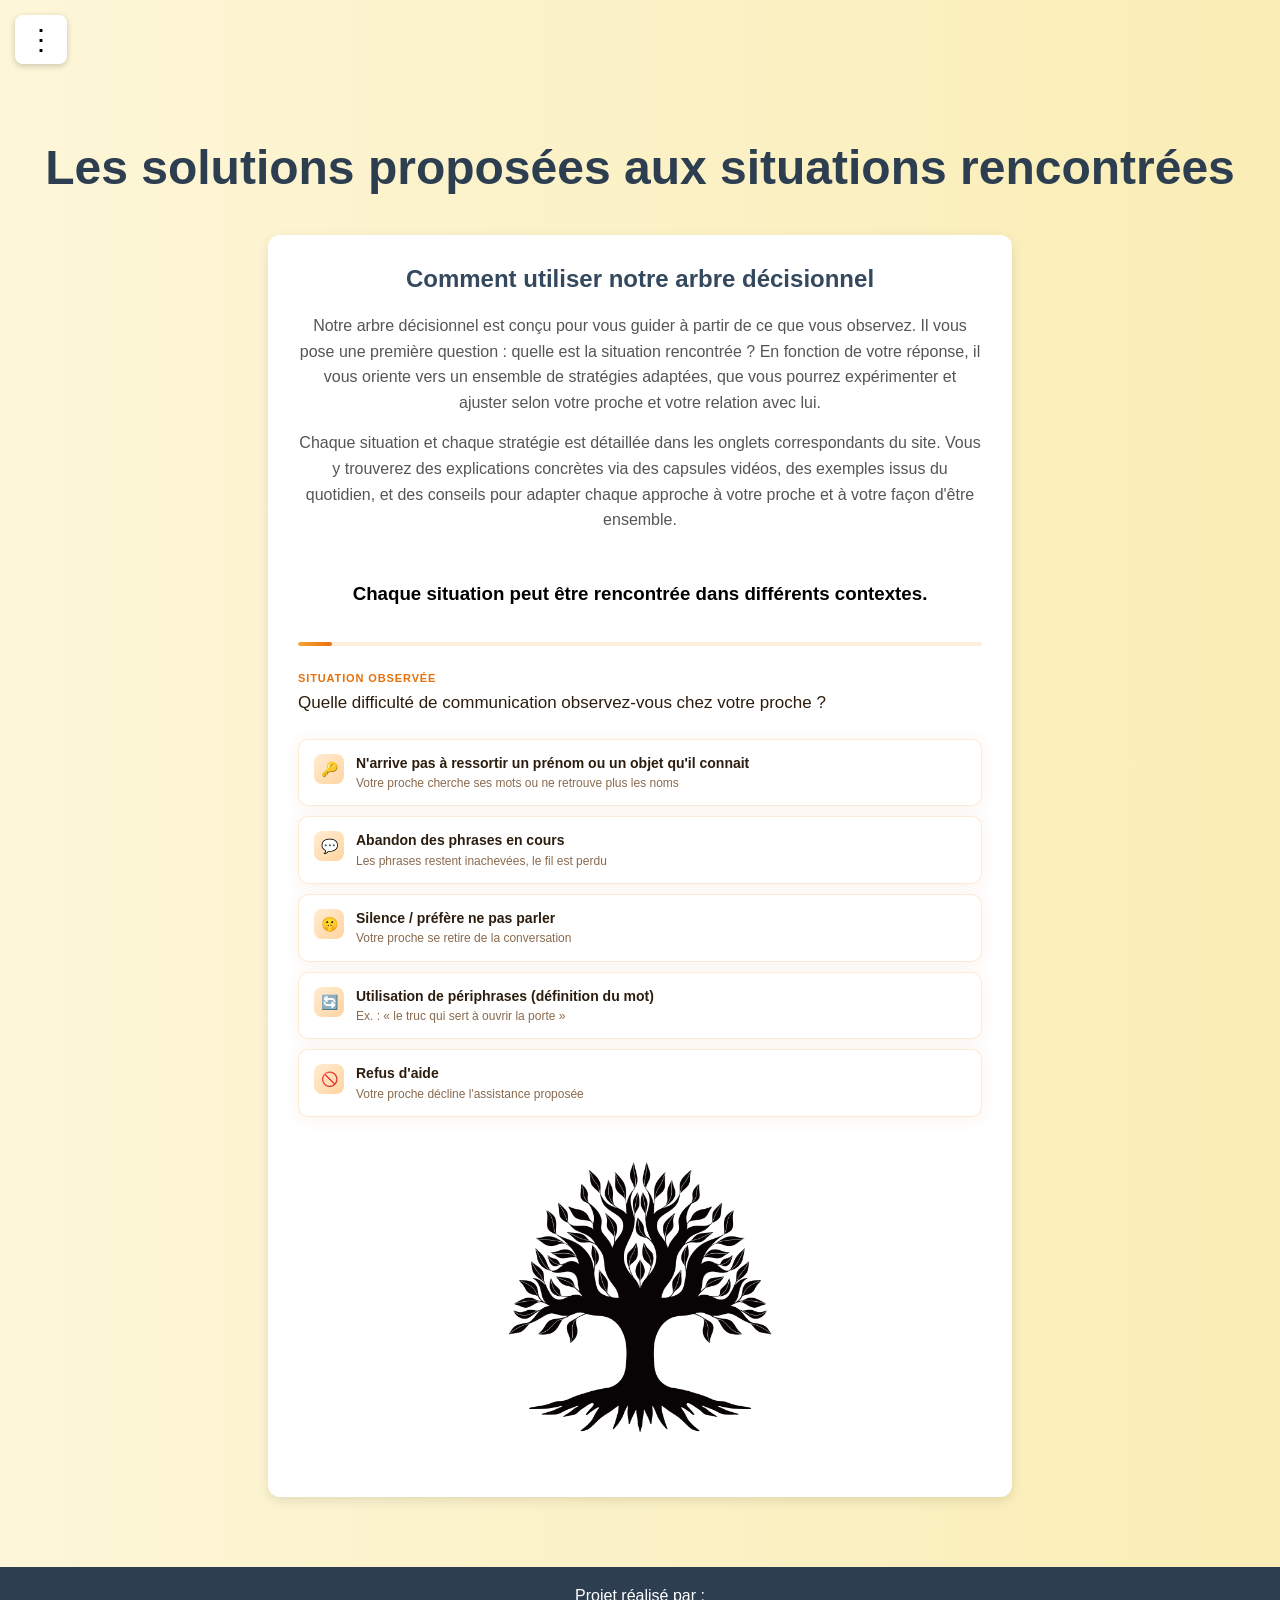
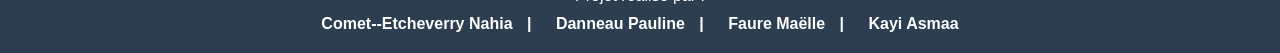
==== arbre_decisionnel.html @ 034d0ece "initial commit" ====
<!DOCTYPE html>
<html lang="fr">
<head>
    <meta charset="UTF-8">
    <title>Arbre décisionnel</title>
    <link rel="stylesheet" href="style.css">
    <link rel="stylesheet" href="arbre.css">
</head>
<link rel="stylesheet" href="arbre.css">
<body>

    <!-- Bouton menu -->
    <div class="menu-button" onclick="toggleMenu()">
        &#8942;
    </div>

    <!-- Menu latéral -->
    <div id="sideMenu" class="side-menu">
        <span class="close-btn" onclick="toggleMenu()">✖</span>        

        <a href="index.html">Accueil</a>
        <a href="theorie.html">Théorie</a>
        <a href="arbre_decisionnel.html">Arbre décisionnel</a>
        <a href="emotions.html">Tout savoir sur les émotions</a>
        <a href="contact.html">Contact</a>
    </div>

    <!-- Overlay -->
    <div id="overlay" class="overlay" onclick="toggleMenu()"></div>

    <!-- Contenu principal -->
    <div class="container">
        <h1>Les solutions proposées aux situations rencontrées</h1>

        <div class="project-box">
            <h2>Comment utiliser notre arbre décisionnel</h2>
            <p>
                Notre arbre décisionnel est conçu pour vous guider à partir de ce que vous observez. Il vous pose une première question : quelle est la situation rencontrée ? En fonction de votre réponse, il vous oriente vers un ensemble de stratégies adaptées, que vous pourrez expérimenter et ajuster selon votre proche et votre relation avec lui. 
            </p>
            <p>
                Chaque situation et chaque stratégie est détaillée dans les onglets correspondants du site. Vous y trouverez des explications concrètes via des capsules vidéos, des exemples issus du quotidien, et des conseils pour adapter chaque approche à votre proche et à votre façon d'être ensemble.
            </p>
           
            <div id="decision-tree">
                <h3 style="text-align: center;">Chaque situation peut être rencontrée dans différents contextes.</h3>
                <div id="breadcrumb"></div>
                <div id="progress-track"><div id="progress-fill"></div></div>
                <div id="step-container"></div>
              </div>

            <img src="img/arbre.jpg" alt="">
            
        </div>
    </div>

    <footer class="footer">
        <p>Projet réalisé par :</p>
        <div class="names">
            <span>Comet--Etcheverry Nahia</span>
            <span>Danneau Pauline</span>
            <span>Faure Maëlle</span>
            <span>Kayi Asmaa</span>
        </div>
    </footer>

    <script src="script.js"></script>
    <script src="arbre.js"></script>
</body>
</html>
---- style.css ----
/* Reset simple */
* {
    margin: 0;
    padding: 0;
    box-sizing: border-box;
    font-family: Arial, Helvetica, sans-serif;
}

/* Corps de page */
body {
    background: linear-gradient(to right, #fdf6d8, #faedb5);
    display: flex;
    flex-direction: column;
    min-height: 100vh;
}

/* Bouton 3 points */
.menu-button {
    position: fixed;
    top: 15px;
    left: 15px;
    font-size: 28px;
    cursor: pointer;
    padding: 8px 12px;
    border-radius: 8px;
    background-color: #ffffff;
    box-shadow: 0 2px 6px rgba(0,0,0,0.2);
    transition: 0.3s;
}

.menu-button:hover {
    background-color: #e4e4e4;
}

.close-btn {
    position: absolute;
    top: 15px;
    right: 15px;
    font-size: 22px;
    color: white;
    cursor: pointer;
}

/* Menu latéral */
.side-menu {
    position: fixed;
    top: 0;
    left: -250px;
    width: 200px;
    height: 100%;
    background-color: #2c3e50;
    padding-top: 70px;
    transition: 0.3s;
    z-index: 1001; /* AU-DESSUS */
}

.side-menu a {
    display: block;
    color: white;
    padding: 15px 20px;
    text-decoration: none;
    transition: 0.2s;
}

.side-menu a:hover {
    background-color: #34495e;
}

/* Quand le menu est actif */
.side-menu.active {
    left: 0;
}

.overlay {
    position: fixed;
    top: 0;
    left: 0;
    width: 100%;
    height: 100%;
    background: rgba(0,0,0,0.4);
    display: none;
    z-index: 1000; /* EN-DESSOUS DU MENU */
}

/* Quand actif */
.overlay.active {
    display: block;
}

/* Contenu principal */
.container {
    text-align: center;
    margin-top: 120px;
    padding: 20px;
    flex: 1;
}
h1 {
    margin-bottom: 40px;
    color: #2c3e50;
    font-size: 3em;
    animation: fadeInDown 1s ease;
}

/* Animation du titre */
@keyframes fadeInDown {
    from {
        opacity: 0;
        transform: translateY(-30px);
    }
    to {
        opacity: 1;
        transform: translateY(0);
    }
}

/* Cadre projet */
.project-box {
    background-color: white;
    width: 60%;
    margin: auto;
    padding: 30px;
    border-radius: 12px;
    box-shadow: 0 4px 12px rgba(0,0,0,0.1);
}

.project-box h2 {
    margin-bottom: 20px;
    color: #34495e;
}

.project-box p {
    margin-bottom: 15px;
    line-height: 1.6;
    color: #555;
}

/* Footer */
.footer {
    margin-top: 50px;
    padding: 20px;
    background-color: #2c3e50;
    color: white;
    text-align: center;
}

.footer .names {
    margin-top: 10px;
}

.footer .names span {
    margin: 0 10px;
    font-weight: bold;
}

.footer .names span:not(:last-child)::after {
    content: " | ";
    margin-left: 10px;
}

form {
    width: 80%;
    margin: auto;
    text-align: left;
}

.form-group {
    margin-bottom: 20px;
}

label {
    font-weight: bold;
    display: block;
    margin-bottom: 5px;
}

input, textarea {
    width: 100%;
    padding: 10px;
    border-radius: 8px;
    border: 1px solid #ccc;
    font-size: 14px;
}

textarea {
    height: 120px;
    resize: none;
}

/* Bouton */

.btn-send {
    background-color: #f39c12;
    border: none;
    padding: 12px 25px;
    border-radius: 8px;
    color: white;
    font-size: 16px;
    cursor: pointer;
    transition: 0.3s;
}

.btn-send:hover {
    background-color: #e67e22;
}
.project-box img {
    width: 300px;
    height: auto;
    display: block;
    margin: 20px auto;
    border-radius: 10px;
    transition: transform 0.3s ease;
}

.project-box img:hover {
    transform: scale(1.05);
}

#decision-tree {
    text-align: center;
    margin: 30px 0;
    padding-top: 50px;
}

#choices button {
    margin: 10px;
    padding: 10px 15px;
    cursor: pointer;
}

.project-box ul {
    text-align: left;
    margin: 30px auto;
    padding-left: 25px;
    max-width: 80%;
}

.project-box ul li {
    margin-bottom: 10px;
    line-height: 1.5;
    color: #555;
    position: relative;
    padding-left: 10px;
}

/* Petite puce personnalisée */
.project-box ul li::before {
    content: "•";
    color: #f39c12;
    font-size: 18px;
    position: absolute;
    left: -10px;
}
/* Animation apparition douce */
.reveal {
    opacity: 0;
    transform: translateY(30px);
    transition: all 0.8s ease;
}

.reveal.visible {
    opacity: 1;
    transform: translateY(0);
}
.highlight {
    font-size: 1.2em;
    font-weight: bold;
    margin: 20px 0;
    color: #2c3e50;
}
.cta {
    display: inline-block;
    margin-top: 20px;
    padding: 12px 20px;
    background-color: #f39c12;
    color: white;
    text-decoration: none;
    border-radius: 8px;
    transition: 0.3s;
}

.cta:hover {
    background-color: #e67e22;
}
.alz-section {
    margin-bottom: 28px;
}

.alz-section h3 {
    font-size: 13px;
    font-weight: bold;
    color: #f39c12;
    text-transform: uppercase;
    letter-spacing: 0.07em;
    margin-bottom: 8px;
}

.alz-sep {
    border: none;
    border-top: 1px solid #f0f0f0;
    margin: 0 0 24px;
}

.alz-highlight {
    background: #fff8ec;
    border-left: 3px solid #f39c12;
    border-radius: 0 10px 10px 0;
    padding: 14px 18px;
    margin: 0;
}

.alz-hl-label {
    font-size: 11px;
    font-weight: bold;
    color: #e67e22;
    text-transform: uppercase;
    letter-spacing: 0.07em;
    margin-bottom: 6px;
}

.alz-list {
    list-style: none;
    padding: 0;
    margin-top: 10px;
    display: flex;
    flex-wrap: wrap;
}

.alz-list li {
    font-size: 14px;
    color: #555;
    line-height: 1.8;
    padding-left: 14px;
    position: relative;
    width: 50%;
}

.alz-list li::before {
    content: "•";
    color: #f39c12;
    position: absolute;
    left: 0;
    font-size: 16px;
    line-height: 1.6;
}
---- arbre.css ----
#decision-tree {
    --warm1: #f7a435;
    --warm2: #f28b1e;
    --warm3: #e8700a;
    --card-bg: #ffffff;
    --border: rgba(242, 139, 30, 0.18);
    --shadow: 0 2px 16px rgba(200, 100, 10, 0.08);
    --text-dark: #2c1d0e;
    --text-mid: #5a3e28;
    --text-light: #8a6a4e;
    text-align: left;
    margin: 30px 0;
    padding-top: 20px;
  }
  
  #progress-track {
    height: 4px;
    background: rgba(242, 139, 30, 0.15);
    border-radius: 4px;
    margin-bottom: 1.6rem;
    overflow: hidden;
  }
  
  #progress-fill {
    height: 100%;
    width: 0%;
    background: linear-gradient(90deg, #f7a435, #e8700a);
    border-radius: 4px;
    transition: width 0.5s cubic-bezier(0.4, 0, 0.2, 1);
  }
  
  #breadcrumb {
    display: flex;
    align-items: center;
    flex-wrap: wrap;
    gap: 4px;
    font-size: 12px;
    color: #8a6a4e;
    margin-bottom: 1.2rem;
    min-height: 18px;
  }
  
  #breadcrumb span { cursor: pointer; transition: color 0.2s; }
  #breadcrumb span:hover { color: #e8700a; }
  #breadcrumb .sep { opacity: 0.4; cursor: default; }
  #breadcrumb .bc-current { color: #e8700a; font-weight: 600; cursor: default; }
  
  .question-label {
    font-size: 11px;
    letter-spacing: 0.08em;
    text-transform: uppercase;
    color: #e8700a;
    font-weight: 600;
    margin-bottom: 0.4rem;
  }
  
  .question-text {
    font-size: 17px;
    font-weight: 500;
    color: #2c1d0e;
    line-height: 1.55;
    margin-bottom: 1.4rem;
  }
  
  .choices-grid {
    display: flex;
    flex-direction: column;
    gap: 10px;
  }
  
  .choice-btn {
    display: flex;
    align-items: flex-start;
    gap: 12px;
    padding: 13px 15px;
    background: #ffffff;
    border: 1px solid rgba(242, 139, 30, 0.18);
    border-radius: 10px;
    cursor: pointer;
    text-align: left;
    font-family: Arial, Helvetica, sans-serif;
    font-size: 14px;
    color: #5a3e28;
    line-height: 1.45;
    transition: border-color 0.18s, background 0.18s, transform 0.12s;
    box-shadow: 0 2px 16px rgba(200, 100, 10, 0.08);
    width: 100%;
  }
  
  .choice-btn:hover {
    border-color: #f28b1e;
    background: #fff8ee;
    transform: translateX(4px);
  }
  
  .choice-icon {
    width: 30px;
    height: 30px;
    border-radius: 8px;
    background: linear-gradient(135deg, #ffecd2, #ffd4a0);
    display: flex;
    align-items: center;
    justify-content: center;
    font-size: 14px;
    flex-shrink: 0;
    margin-top: 1px;
  }
  
  .choice-body { flex: 1; }
  
  .choice-label {
    font-weight: 600;
    color: #2c1d0e;
    margin-bottom: 2px;
    font-size: 14px;
  }
  
  .choice-desc {
    font-size: 12px;
    color: #8a6a4e;
  }
  
  .result-card {
    background: #ffffff;
    border: 1px solid rgba(242, 139, 30, 0.18);
    border-radius: 14px;
    padding: 1.4rem 1.6rem;
    box-shadow: 0 2px 16px rgba(200, 100, 10, 0.08);
    animation: fadeUp 0.35s cubic-bezier(0.4, 0, 0.2, 1);
  }
  
  @keyframes fadeUp {
    from { opacity: 0; transform: translateY(8px); }
    to   { opacity: 1; transform: translateY(0); }
  }
  
  .result-badge {
    display: inline-flex;
    align-items: center;
    font-size: 11px;
    font-weight: 600;
    letter-spacing: 0.06em;
    text-transform: uppercase;
    color: #e8700a;
    background: #fff4e4;
    border: 1px solid rgba(242, 139, 30, 0.2);
    border-radius: 20px;
    padding: 3px 11px;
    margin-bottom: 0.9rem;
  }
  
  .result-title {
    font-size: 16px;
    font-weight: 700;
    color: #2c1d0e;
    margin-bottom: 0.5rem;
  }
  
  .result-desc {
    font-size: 13.5px;
    color: #5a3e28;
    line-height: 1.65;
    margin-bottom: 1.2rem;
  }
  
  .video-block {
    display: flex;
    align-items: center;
    gap: 12px;
    background: #f9f0e0;
    border-radius: 9px;
    padding: 11px 14px;
    margin-bottom: 1rem;
    cursor: pointer;
    transition: background 0.15s;
  }
  
  .video-block:hover { background: #f3e4cc; }
  
  .video-thumb {
    width: 46px;
    height: 34px;
    background: linear-gradient(135deg, #f28b1e, #e8700a);
    border-radius: 7px;
    display: flex;
    align-items: center;
    justify-content: center;
    flex-shrink: 0;
  }
  
  .play-icon {
    width: 0;
    height: 0;
    border-top: 7px solid transparent;
    border-bottom: 7px solid transparent;
    border-left: 13px solid white;
    margin-left: 3px;
  }
  
  .video-title {
    font-size: 13px;
    font-weight: 600;
    color: #2c1d0e;
  }
  
  .video-sub {
    font-size: 11.5px;
    color: #8a6a4e;
    margin-top: 2px;
  }
  
  .strategies-label {
    font-size: 11px;
    font-weight: 600;
    letter-spacing: 0.07em;
    text-transform: uppercase;
    color: #8a6a4e;
    margin-bottom: 0.55rem;
  }
  
  .strategies-grid {
    display: flex;
    flex-wrap: wrap;
    gap: 7px;
    margin-bottom: 0.5rem;
  }
  
  .strat-pill {
    font-size: 12.5px;
    color: #5a3e28;
    background: #fdf5e8;
    border: 1px solid rgba(242, 139, 30, 0.2);
    border-radius: 20px;
    padding: 4px 13px;
  }
  
  .strat-pill:hover {
    background: #ffe8c4;
    border-color: #f28b1e;
  }
  
  .sub-section {
    margin-top: 1.2rem;
    border-top: 1px solid rgba(242, 139, 30, 0.18);
    padding-top: 1rem;
  }
  
  .sub-label {
    font-size: 11px;
    font-weight: 600;
    letter-spacing: 0.07em;
    text-transform: uppercase;
    color: #8a6a4e;
    margin-bottom: 0.6rem;
  }
  
  .sub-choices {
    display: flex;
    flex-direction: column;
    gap: 7px;
  }
  
  .sub-btn {
    display: flex;
    align-items: center;
    gap: 10px;
    padding: 10px 13px;
    background: #fdfaf5;
    border: 1px solid rgba(242, 139, 30, 0.18);
    border-radius: 8px;
    cursor: pointer;
    font-size: 13px;
    color: #5a3e28;
    transition: background 0.15s, border-color 0.15s;
    text-align: left;
    font-family: Arial, Helvetica, sans-serif;
    line-height: 1.4;
    width: 100%;
  }
  
  .sub-btn:hover {
    background: #fff4e2;
    border-color: #f28b1e;
  }
  
  .sub-arrow {
    width: 18px;
    height: 18px;
    border-radius: 5px;
    background: rgba(242, 139, 30, 0.15);
    display: flex;
    align-items: center;
    justify-content: center;
    font-size: 13px;
    flex-shrink: 0;
    color: #e8700a;
    font-weight: 700;
  }
  
  .actions-row {
    display: flex;
    gap: 10px;
    margin-top: 1.2rem;
  }
  
  .btn-back {
    font-size: 13px;
    padding: 8px 16px;
    border-radius: 8px;
    cursor: pointer;
    border: 1px solid rgba(242, 139, 30, 0.18);
    background: transparent;
    color: #8a6a4e;
    font-family: Arial, Helvetica, sans-serif;
    transition: background 0.15s, color 0.15s;
  }
  
  .btn-back:hover {
    background: #fff4e2;
    color: #e8700a;
  }
  
  .btn-restart {
    font-size: 13px;
    padding: 8px 18px;
    border-radius: 8px;
    cursor: pointer;
    border: none;
    background: linear-gradient(135deg, #f7a435, #e8700a);
    color: white;
    font-weight: 600;
    font-family: Arial, Helvetica, sans-serif;
    transition: opacity 0.15s;
  }
  
  .btn-restart:hover { opacity: 0.88; }
  
  @media (max-width: 600px) {
    .result-card { padding: 1.1rem; }
    .choice-btn { padding: 11px 12px; }
    .actions-row { flex-direction: column; }
    .btn-back, .btn-restart { width: 100%; text-align: center; }
  }
---- arbre.css ----
#decision-tree {
    --warm1: #f7a435;
    --warm2: #f28b1e;
    --warm3: #e8700a;
    --card-bg: #ffffff;
    --border: rgba(242, 139, 30, 0.18);
    --shadow: 0 2px 16px rgba(200, 100, 10, 0.08);
    --text-dark: #2c1d0e;
    --text-mid: #5a3e28;
    --text-light: #8a6a4e;
    text-align: left;
    margin: 30px 0;
    padding-top: 20px;
  }
  
  #progress-track {
    height: 4px;
    background: rgba(242, 139, 30, 0.15);
    border-radius: 4px;
    margin-bottom: 1.6rem;
    overflow: hidden;
  }
  
  #progress-fill {
    height: 100%;
    width: 0%;
    background: linear-gradient(90deg, #f7a435, #e8700a);
    border-radius: 4px;
    transition: width 0.5s cubic-bezier(0.4, 0, 0.2, 1);
  }
  
  #breadcrumb {
    display: flex;
    align-items: center;
    flex-wrap: wrap;
    gap: 4px;
    font-size: 12px;
    color: #8a6a4e;
    margin-bottom: 1.2rem;
    min-height: 18px;
  }
  
  #breadcrumb span { cursor: pointer; transition: color 0.2s; }
  #breadcrumb span:hover { color: #e8700a; }
  #breadcrumb .sep { opacity: 0.4; cursor: default; }
  #breadcrumb .bc-current { color: #e8700a; font-weight: 600; cursor: default; }
  
  .question-label {
    font-size: 11px;
    letter-spacing: 0.08em;
    text-transform: uppercase;
    color: #e8700a;
    font-weight: 600;
    margin-bottom: 0.4rem;
  }
  
  .question-text {
    font-size: 17px;
    font-weight: 500;
    color: #2c1d0e;
    line-height: 1.55;
    margin-bottom: 1.4rem;
  }
  
  .choices-grid {
    display: flex;
    flex-direction: column;
    gap: 10px;
  }
  
  .choice-btn {
    display: flex;
    align-items: flex-start;
    gap: 12px;
    padding: 13px 15px;
    background: #ffffff;
    border: 1px solid rgba(242, 139, 30, 0.18);
    border-radius: 10px;
    cursor: pointer;
    text-align: left;
    font-family: Arial, Helvetica, sans-serif;
    font-size: 14px;
    color: #5a3e28;
    line-height: 1.45;
    transition: border-color 0.18s, background 0.18s, transform 0.12s;
    box-shadow: 0 2px 16px rgba(200, 100, 10, 0.08);
    width: 100%;
  }
  
  .choice-btn:hover {
    border-color: #f28b1e;
    background: #fff8ee;
    transform: translateX(4px);
  }
  
  .choice-icon {
    width: 30px;
    height: 30px;
    border-radius: 8px;
    background: linear-gradient(135deg, #ffecd2, #ffd4a0);
    display: flex;
    align-items: center;
    justify-content: center;
    font-size: 14px;
    flex-shrink: 0;
    margin-top: 1px;
  }
  
  .choice-body { flex: 1; }
  
  .choice-label {
    font-weight: 600;
    color: #2c1d0e;
    margin-bottom: 2px;
    font-size: 14px;
  }
  
  .choice-desc {
    font-size: 12px;
    color: #8a6a4e;
  }
  
  .result-card {
    background: #ffffff;
    border: 1px solid rgba(242, 139, 30, 0.18);
    border-radius: 14px;
    padding: 1.4rem 1.6rem;
    box-shadow: 0 2px 16px rgba(200, 100, 10, 0.08);
    animation: fadeUp 0.35s cubic-bezier(0.4, 0, 0.2, 1);
  }
  
  @keyframes fadeUp {
    from { opacity: 0; transform: translateY(8px); }
    to   { opacity: 1; transform: translateY(0); }
  }
  
  .result-badge {
    display: inline-flex;
    align-items: center;
    font-size: 11px;
    font-weight: 600;
    letter-spacing: 0.06em;
    text-transform: uppercase;
    color: #e8700a;
    background: #fff4e4;
    border: 1px solid rgba(242, 139, 30, 0.2);
    border-radius: 20px;
    padding: 3px 11px;
    margin-bottom: 0.9rem;
  }
  
  .result-title {
    font-size: 16px;
    font-weight: 700;
    color: #2c1d0e;
    margin-bottom: 0.5rem;
  }
  
  .result-desc {
    font-size: 13.5px;
    color: #5a3e28;
    line-height: 1.65;
    margin-bottom: 1.2rem;
  }
  
  .video-block {
    display: flex;
    align-items: center;
    gap: 12px;
    background: #f9f0e0;
    border-radius: 9px;
    padding: 11px 14px;
    margin-bottom: 1rem;
    cursor: pointer;
    transition: background 0.15s;
  }
  
  .video-block:hover { background: #f3e4cc; }
  
  .video-thumb {
    width: 46px;
    height: 34px;
    background: linear-gradient(135deg, #f28b1e, #e8700a);
    border-radius: 7px;
    display: flex;
    align-items: center;
    justify-content: center;
    flex-shrink: 0;
  }
  
  .play-icon {
    width: 0;
    height: 0;
    border-top: 7px solid transparent;
    border-bottom: 7px solid transparent;
    border-left: 13px solid white;
    margin-left: 3px;
  }
  
  .video-title {
    font-size: 13px;
    font-weight: 600;
    color: #2c1d0e;
  }
  
  .video-sub {
    font-size: 11.5px;
    color: #8a6a4e;
    margin-top: 2px;
  }
  
  .strategies-label {
    font-size: 11px;
    font-weight: 600;
    letter-spacing: 0.07em;
    text-transform: uppercase;
    color: #8a6a4e;
    margin-bottom: 0.55rem;
  }
  
  .strategies-grid {
    display: flex;
    flex-wrap: wrap;
    gap: 7px;
    margin-bottom: 0.5rem;
  }
  
  .strat-pill {
    font-size: 12.5px;
    color: #5a3e28;
    background: #fdf5e8;
    border: 1px solid rgba(242, 139, 30, 0.2);
    border-radius: 20px;
    padding: 4px 13px;
  }
  
  .strat-pill:hover {
    background: #ffe8c4;
    border-color: #f28b1e;
  }
  
  .sub-section {
    margin-top: 1.2rem;
    border-top: 1px solid rgba(242, 139, 30, 0.18);
    padding-top: 1rem;
  }
  
  .sub-label {
    font-size: 11px;
    font-weight: 600;
    letter-spacing: 0.07em;
    text-transform: uppercase;
    color: #8a6a4e;
    margin-bottom: 0.6rem;
  }
  
  .sub-choices {
    display: flex;
    flex-direction: column;
    gap: 7px;
  }
  
  .sub-btn {
    display: flex;
    align-items: center;
    gap: 10px;
    padding: 10px 13px;
    background: #fdfaf5;
    border: 1px solid rgba(242, 139, 30, 0.18);
    border-radius: 8px;
    cursor: pointer;
    font-size: 13px;
    color: #5a3e28;
    transition: background 0.15s, border-color 0.15s;
    text-align: left;
    font-family: Arial, Helvetica, sans-serif;
    line-height: 1.4;
    width: 100%;
  }
  
  .sub-btn:hover {
    background: #fff4e2;
    border-color: #f28b1e;
  }
  
  .sub-arrow {
    width: 18px;
    height: 18px;
    border-radius: 5px;
    background: rgba(242, 139, 30, 0.15);
    display: flex;
    align-items: center;
    justify-content: center;
    font-size: 13px;
    flex-shrink: 0;
    color: #e8700a;
    font-weight: 700;
  }
  
  .actions-row {
    display: flex;
    gap: 10px;
    margin-top: 1.2rem;
  }
  
  .btn-back {
    font-size: 13px;
    padding: 8px 16px;
    border-radius: 8px;
    cursor: pointer;
    border: 1px solid rgba(242, 139, 30, 0.18);
    background: transparent;
    color: #8a6a4e;
    font-family: Arial, Helvetica, sans-serif;
    transition: background 0.15s, color 0.15s;
  }
  
  .btn-back:hover {
    background: #fff4e2;
    color: #e8700a;
  }
  
  .btn-restart {
    font-size: 13px;
    padding: 8px 18px;
    border-radius: 8px;
    cursor: pointer;
    border: none;
    background: linear-gradient(135deg, #f7a435, #e8700a);
    color: white;
    font-weight: 600;
    font-family: Arial, Helvetica, sans-serif;
    transition: opacity 0.15s;
  }
  
  .btn-restart:hover { opacity: 0.88; }
  
  @media (max-width: 600px) {
    .result-card { padding: 1.1rem; }
    .choice-btn { padding: 11px 12px; }
    .actions-row { flex-direction: column; }
    .btn-back, .btn-restart { width: 100%; text-align: center; }
  }
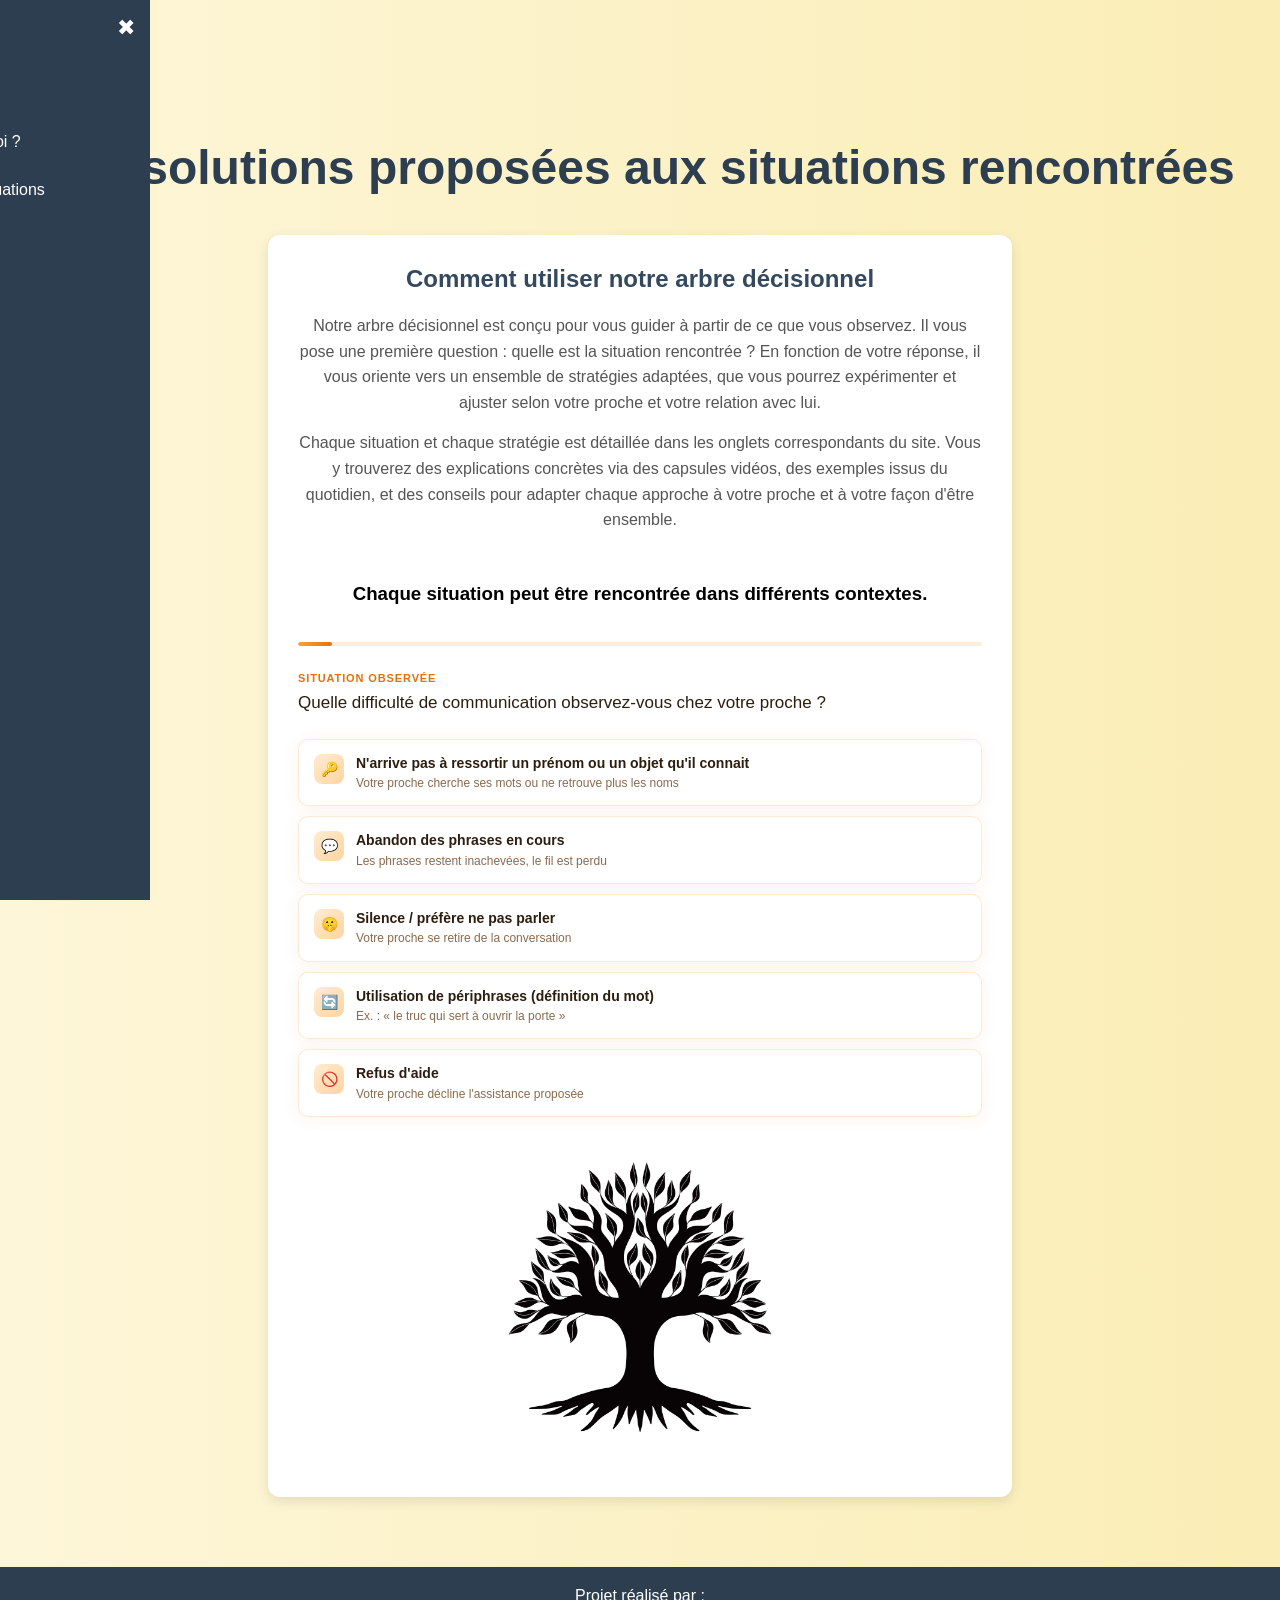
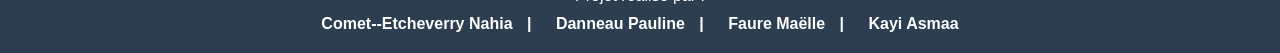
==== commit 4f313582: "rectification titres" ====
--- a/arbre_decisionnel.html
+++ b/arbre_decisionnel.html
@@ -19,8 +19,8 @@
         <span class="close-btn" onclick="toggleMenu()">✖</span>        
 
         <a href="index.html">Accueil</a>
-        <a href="theorie.html">Théorie</a>
-        <a href="arbre_decisionnel.html">Arbre décisionnel</a>
+        <a href="theorie.html">La malade d'Alzheimer, c'est quoi ?</a>
+        <a href="arbre_decisionnel.html">Les solutions proposées aux situations rencontrées</a>
         <a href="emotions.html">Tout savoir sur les émotions</a>
         <a href="contact.html">Contact</a>
     </div>
--- a/style.css
+++ b/style.css
@@ -46,7 +46,7 @@
     position: fixed;
     top: 0;
     left: -250px;
-    width: 200px;
+    width: 400px;
     height: 100%;
     background-color: #2c3e50;
     padding-top: 70px;
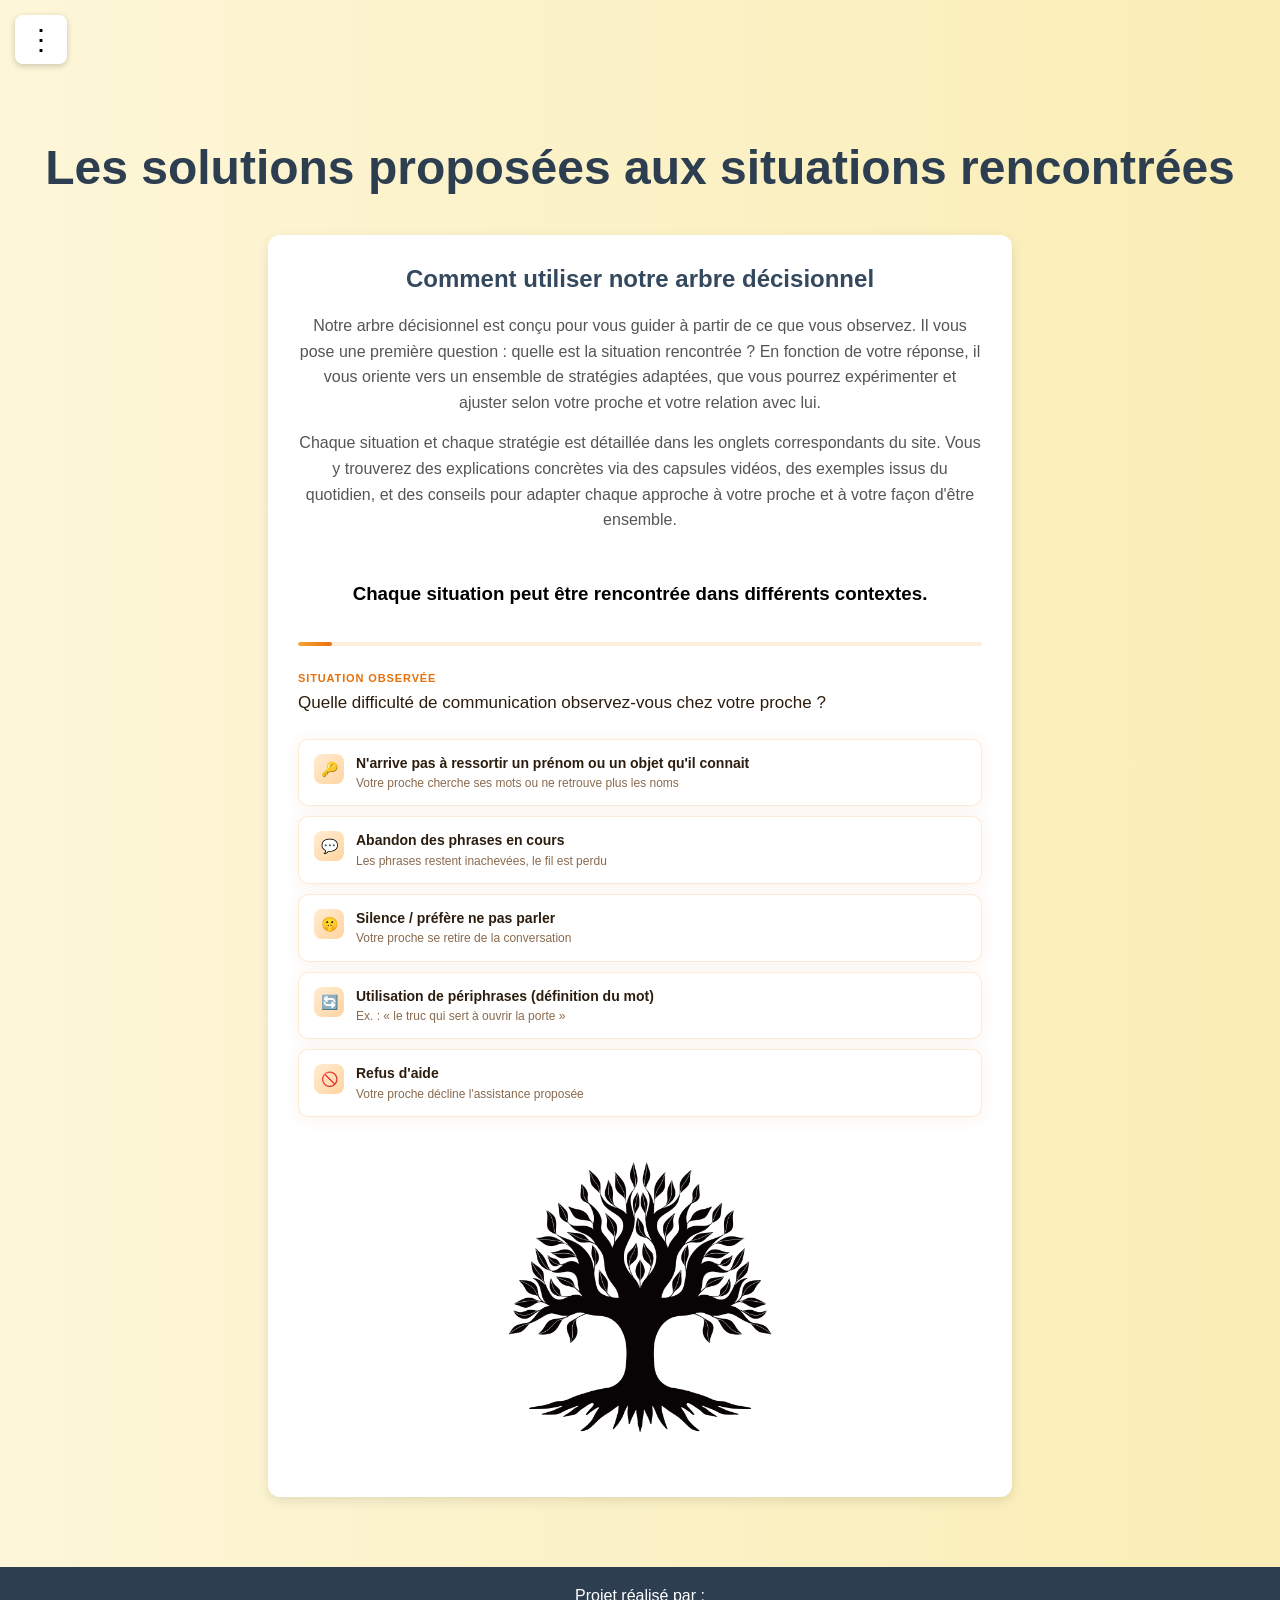
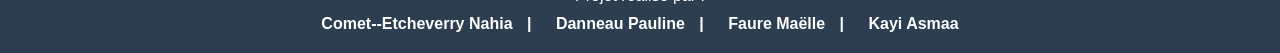
==== commit 98ceeb52: "modification taille" ====
--- a/arbre_decisionnel.html
+++ b/arbre_decisionnel.html
@@ -2,7 +2,8 @@
 <html lang="fr">
 <head>
     <meta charset="UTF-8">
-    <title>Arbre décisionnel</title>
+    <meta name="viewport" content="width=device-width, initial-scale=1.0">
+    <title>Alz'Mots</title>
     <link rel="stylesheet" href="style.css">
     <link rel="stylesheet" href="arbre.css">
 </head>
--- a/style.css
+++ b/style.css
@@ -45,19 +45,21 @@
 .side-menu {
     position: fixed;
     top: 0;
-    left: -250px;
-    width: 400px;
+    left: -300px;
+    width: 280px;
     height: 100%;
     background-color: #2c3e50;
     padding-top: 70px;
     transition: 0.3s;
-    z-index: 1001; /* AU-DESSUS */
+    z-index: 1001;
 }
 
 .side-menu a {
     display: block;
     color: white;
     padding: 15px 20px;
+    font-size: 16px;
+    line-height: 1.5;
     text-decoration: none;
     transition: 0.2s;
 }
@@ -341,4 +343,75 @@
     left: 0;
     font-size: 16px;
     line-height: 1.6;
-}+}
+@media (max-width: 768px) {
+
+    /* Menu latéral plus large + texte plus grand */
+    .side-menu {
+        width: 270px;
+    }
+
+    .side-menu a {
+        font-size: 22px !important;
+        padding: 16px 20px;
+        line-height: 1.4;
+    }
+    
+    .side-menu {
+        width: 280px !important;
+    }
+
+    .close-btn {
+        font-size: 28px;
+    }
+
+    /* Titre principal */
+    h1 {
+        font-size: 1.8em;
+        margin-bottom: 25px;
+    }
+
+    /* Contenu principal */
+    .container {
+        margin-top: 80px;
+        padding: 15px;
+    }
+
+    /* Cadre projet pleine largeur */
+    .project-box {
+        width: 95%;
+        padding: 20px 15px;
+    }
+
+    .project-box img {
+        width: 100%;
+        max-width: 300px;
+    }
+
+    .alz-list {
+        flex-direction: column;
+    }
+
+    .alz-list li {
+        width: 100%;
+    }
+
+    form {
+        width: 100%;
+    }
+
+    .menu-button {
+        font-size: 22px;
+        padding: 6px 10px;
+    }
+
+    .footer .names span {
+        display: block;
+        margin: 5px 0;
+    }
+
+    .footer .names span:not(:last-child)::after {
+        display: none;
+    }
+
+} /* ← accolade fermante, une seule fois à la fin */
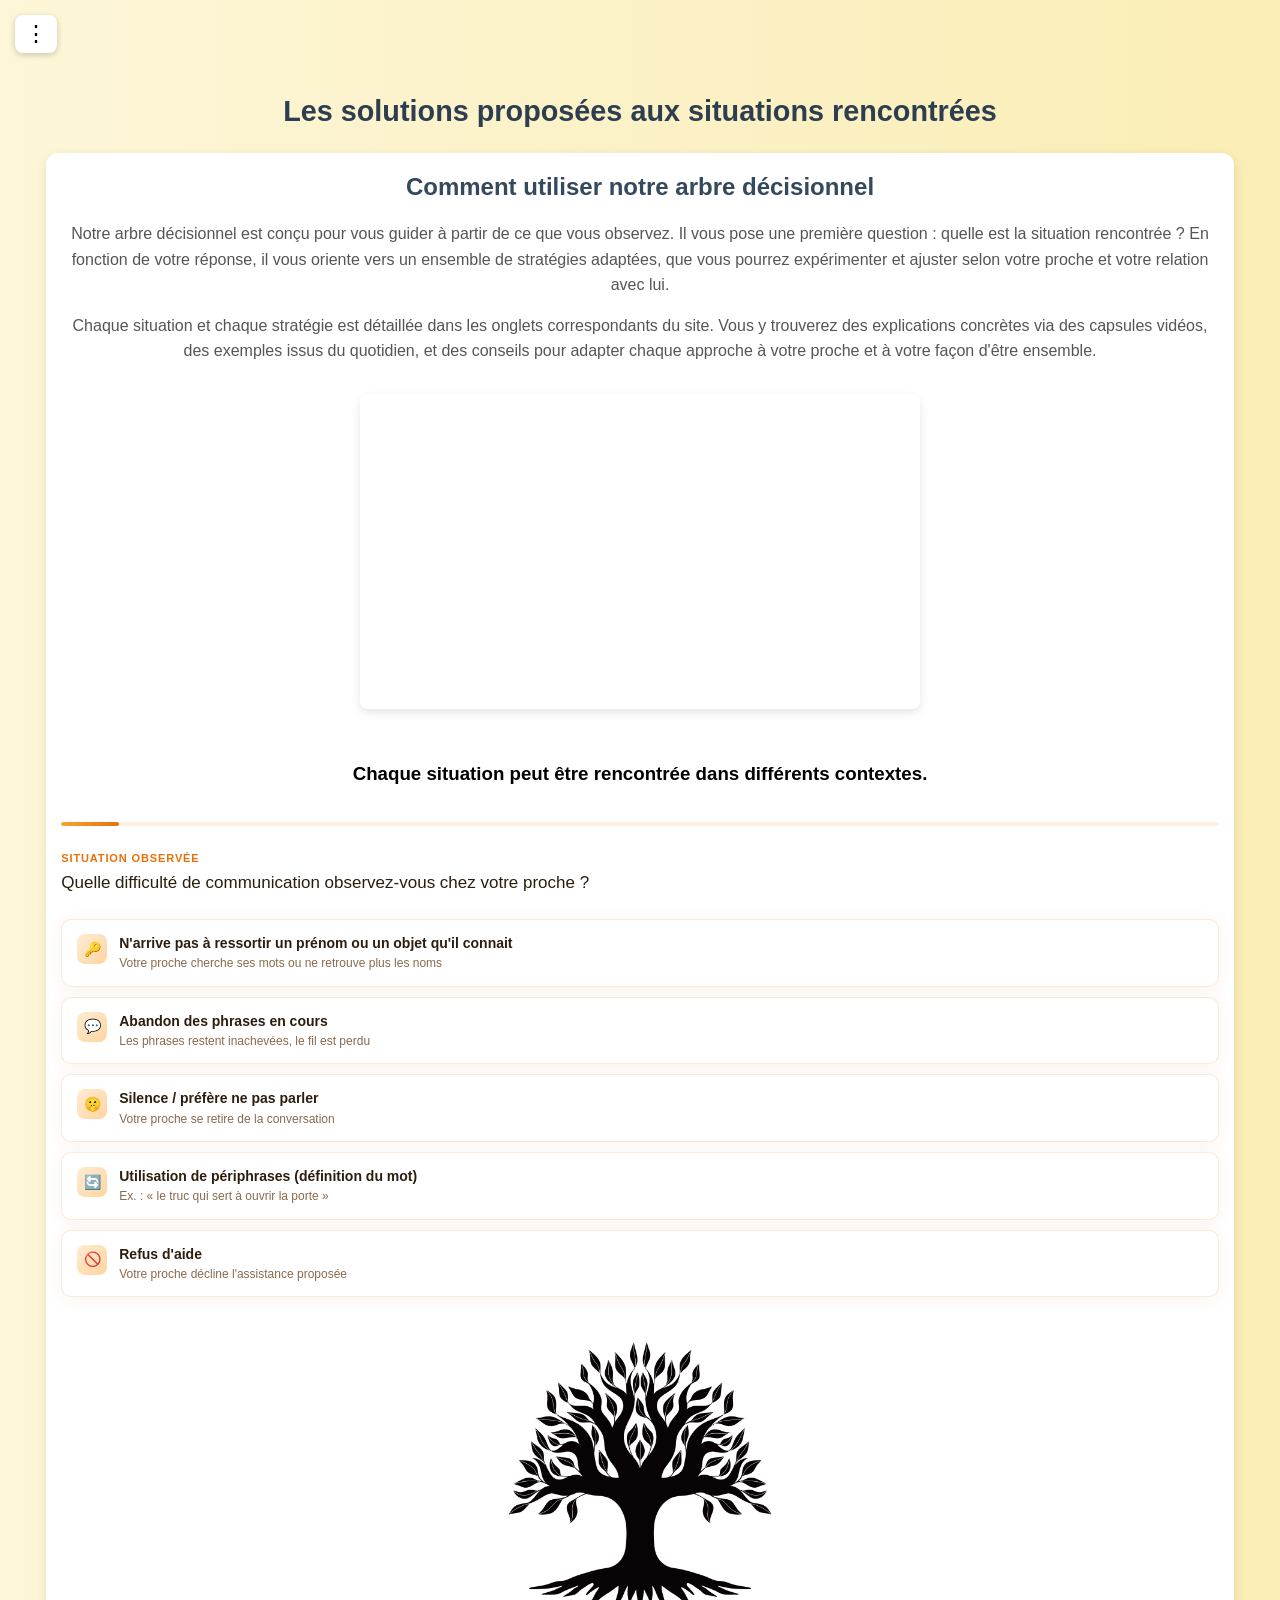
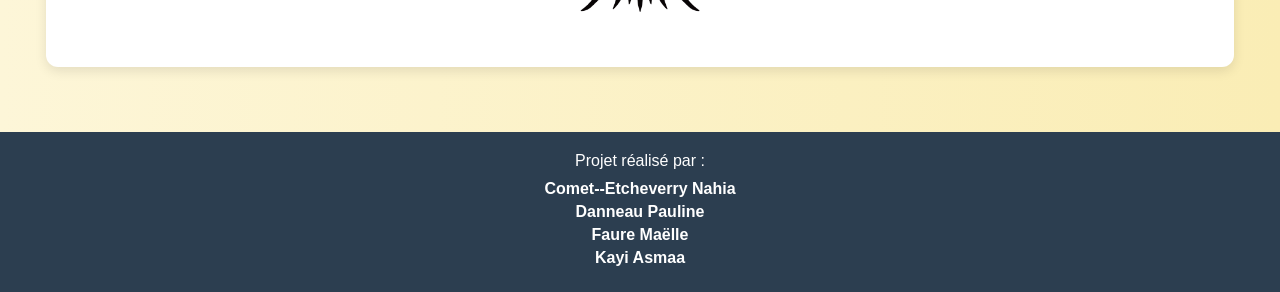
==== commit 5ce7fc9a: "vidéo générale introduction" ====
--- a/arbre_decisionnel.html
+++ b/arbre_decisionnel.html
@@ -41,6 +41,17 @@
             <p>
                 Chaque situation et chaque stratégie est détaillée dans les onglets correspondants du site. Vous y trouverez des explications concrètes via des capsules vidéos, des exemples issus du quotidien, et des conseils pour adapter chaque approche à votre proche et à votre façon d'être ensemble.
             </p>
+            <div class="video-container" style="text-align: center; margin: 30px auto; max-width: 560px;">
+                <iframe 
+                    width="100%" 
+                    height="315" 
+                    src="https://youtube.com/shorts/HVInGrsAtMw?feature=share" 
+                    frameborder="0" 
+                    allow="accelerometer; autoplay; clipboard-write; encrypted-media; gyroscope; picture-in-picture" 
+                    allowfullscreen 
+                    style="border-radius: 8px; box-shadow: 0 4px 10px rgba(0,0,0,0.1);">
+                </iframe>
+            </div>
            
             <div id="decision-tree">
                 <h3 style="text-align: center;">Chaque situation peut être rencontrée dans différents contextes.</h3>
--- a/style.css
+++ b/style.css
@@ -58,7 +58,7 @@
     display: block;
     color: white;
     padding: 15px 20px;
-    font-size: 16px;
+    font-size: 20px;
     line-height: 1.5;
     text-decoration: none;
     transition: 0.2s;
@@ -348,17 +348,19 @@
 
     /* Menu latéral plus large + texte plus grand */
     .side-menu {
-        width: 270px;
-    }
-
+        width: 75% !important;
+        left: -75% !important;
+    }
+    
+    .side-menu.active {
+        left: 0 !important;
+    }
+    
     .side-menu a {
-        font-size: 22px !important;
-        padding: 16px 20px;
-        line-height: 1.4;
-    }
-    
-    .side-menu {
-        width: 280px !important;
+        font-size: 20px !important;
+        padding: 20px 25px !important;
+        line-height: 1.6 !important;
+    }
     }
 
     .close-btn {
@@ -414,4 +416,4 @@
         display: none;
     }
 
-} /* ← accolade fermante, une seule fois à la fin */+ /* ← accolade fermante, une seule fois à la fin */
--- a/arbre.css
+++ b/arbre.css
@@ -340,4 +340,9 @@
     .choice-btn { padding: 11px 12px; }
     .actions-row { flex-direction: column; }
     .btn-back, .btn-restart { width: 100%; text-align: center; }
+  }
+  @media (min-width: 600px) {
+    video {
+      width: 250px !important;
+    }
   }
--- a/arbre.css
+++ b/arbre.css
@@ -340,4 +340,9 @@
     .choice-btn { padding: 11px 12px; }
     .actions-row { flex-direction: column; }
     .btn-back, .btn-restart { width: 100%; text-align: center; }
+  }
+  @media (min-width: 600px) {
+    video {
+      width: 250px !important;
+    }
   }
